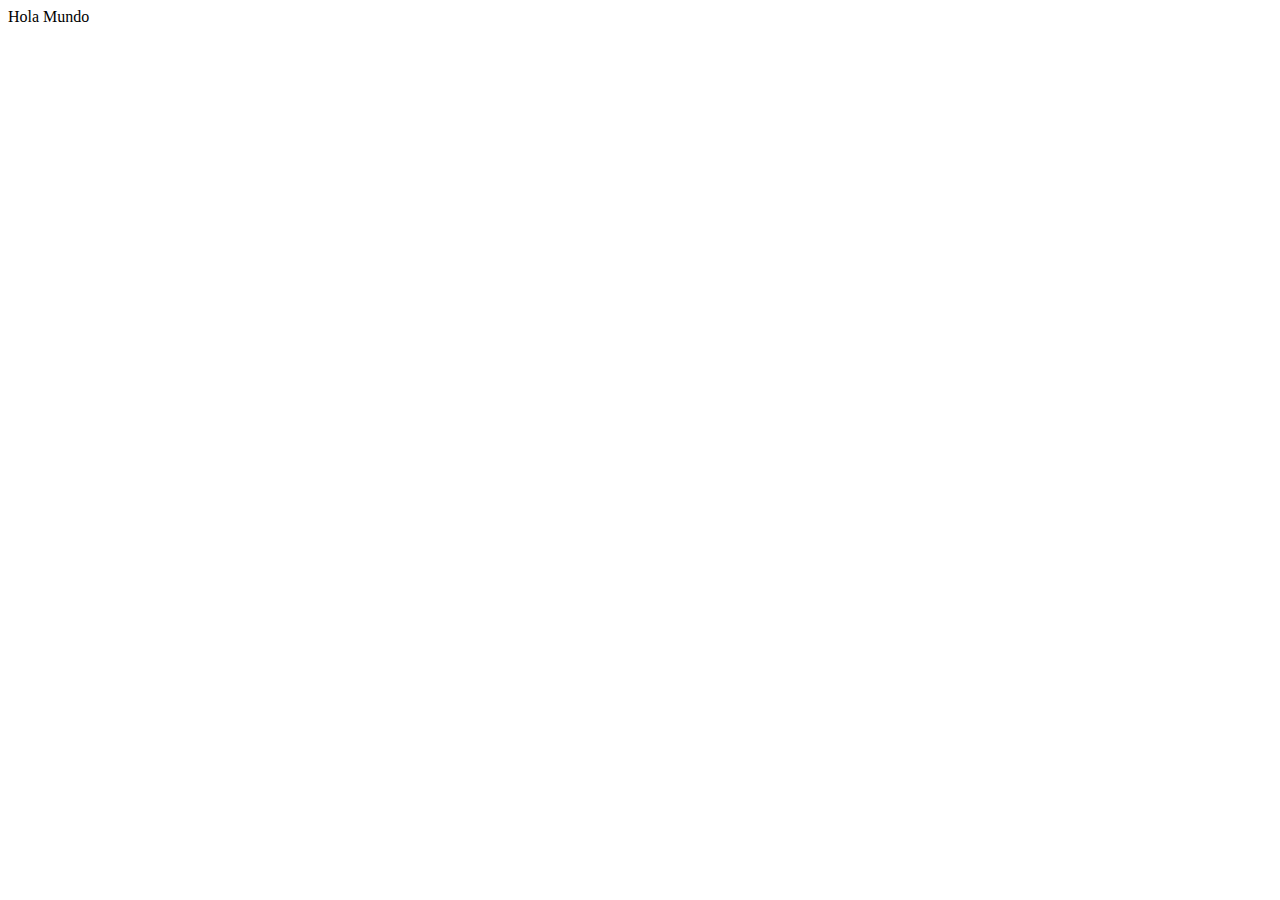
==== index.html @ 5b448852 "Mensaje del commit" ====
<!DOCTYPE html>
<html lang="en">
<head>
    <meta charset="UTF-8">
    <meta name="viewport" content="width=device-width, initial-scale=1.0">
    <title>Document</title>
</head>
<body>
    Hola Mundo
</body>
</html>
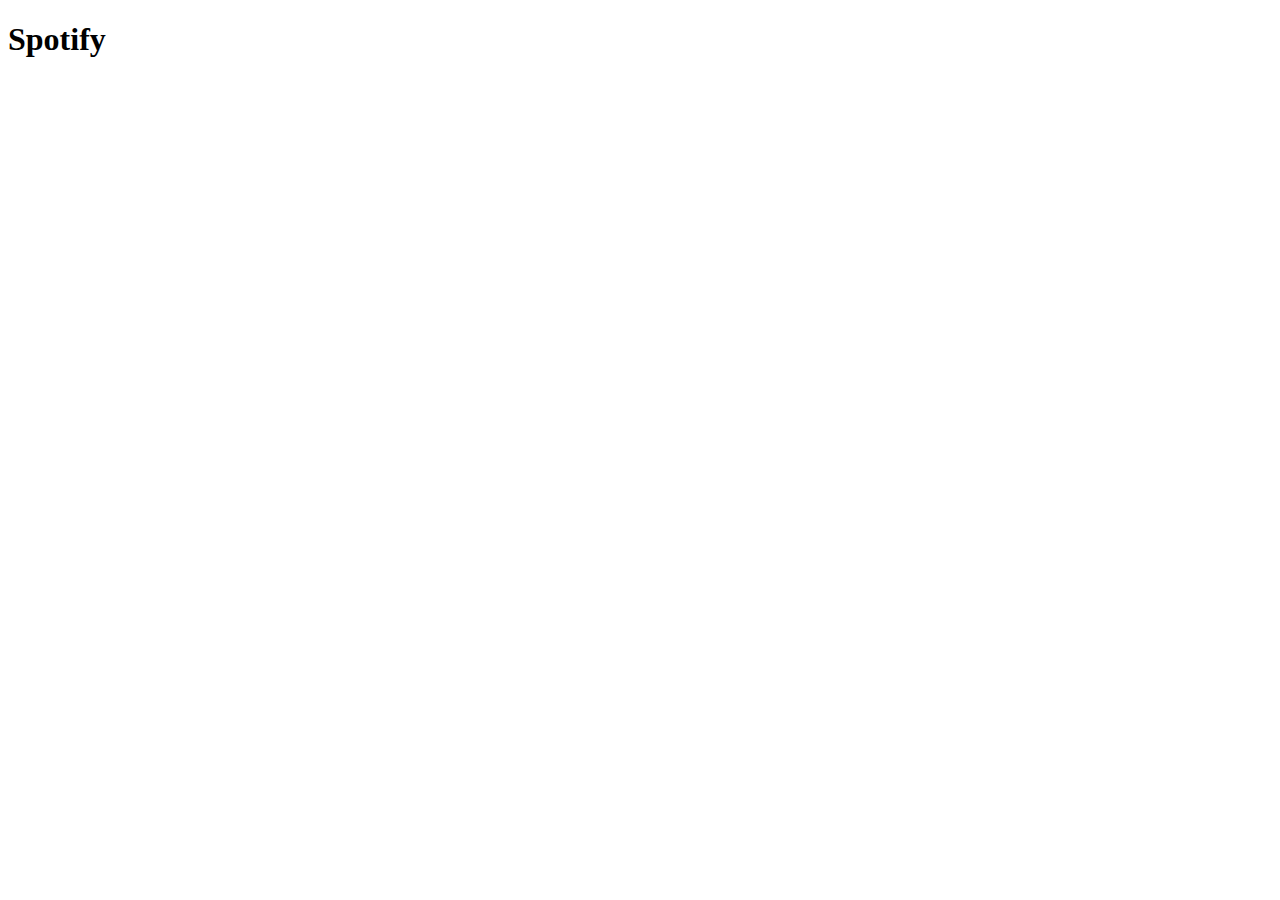
==== commit cf1daf19: "Mensaje del commit" ====
--- a/index.html
+++ b/index.html
@@ -4,8 +4,14 @@
     <meta charset="UTF-8">
     <meta name="viewport" content="width=device-width, initial-scale=1.0">
     <title>Document</title>
+    <link rel="stylesheet" href="./styles/style.css">
+    <link rel="stylesheet" href="./styles/reset.css">
+    <link rel="stylesheet" href="./styles/desktop.css">
+    <link rel="stylesheet" href="./styles/tablet.css">
 </head>
 <body>
-    Hola Mundo
+    <header>
+        <h1>Spotify</h1>
+    </header>
 </body>
 </html>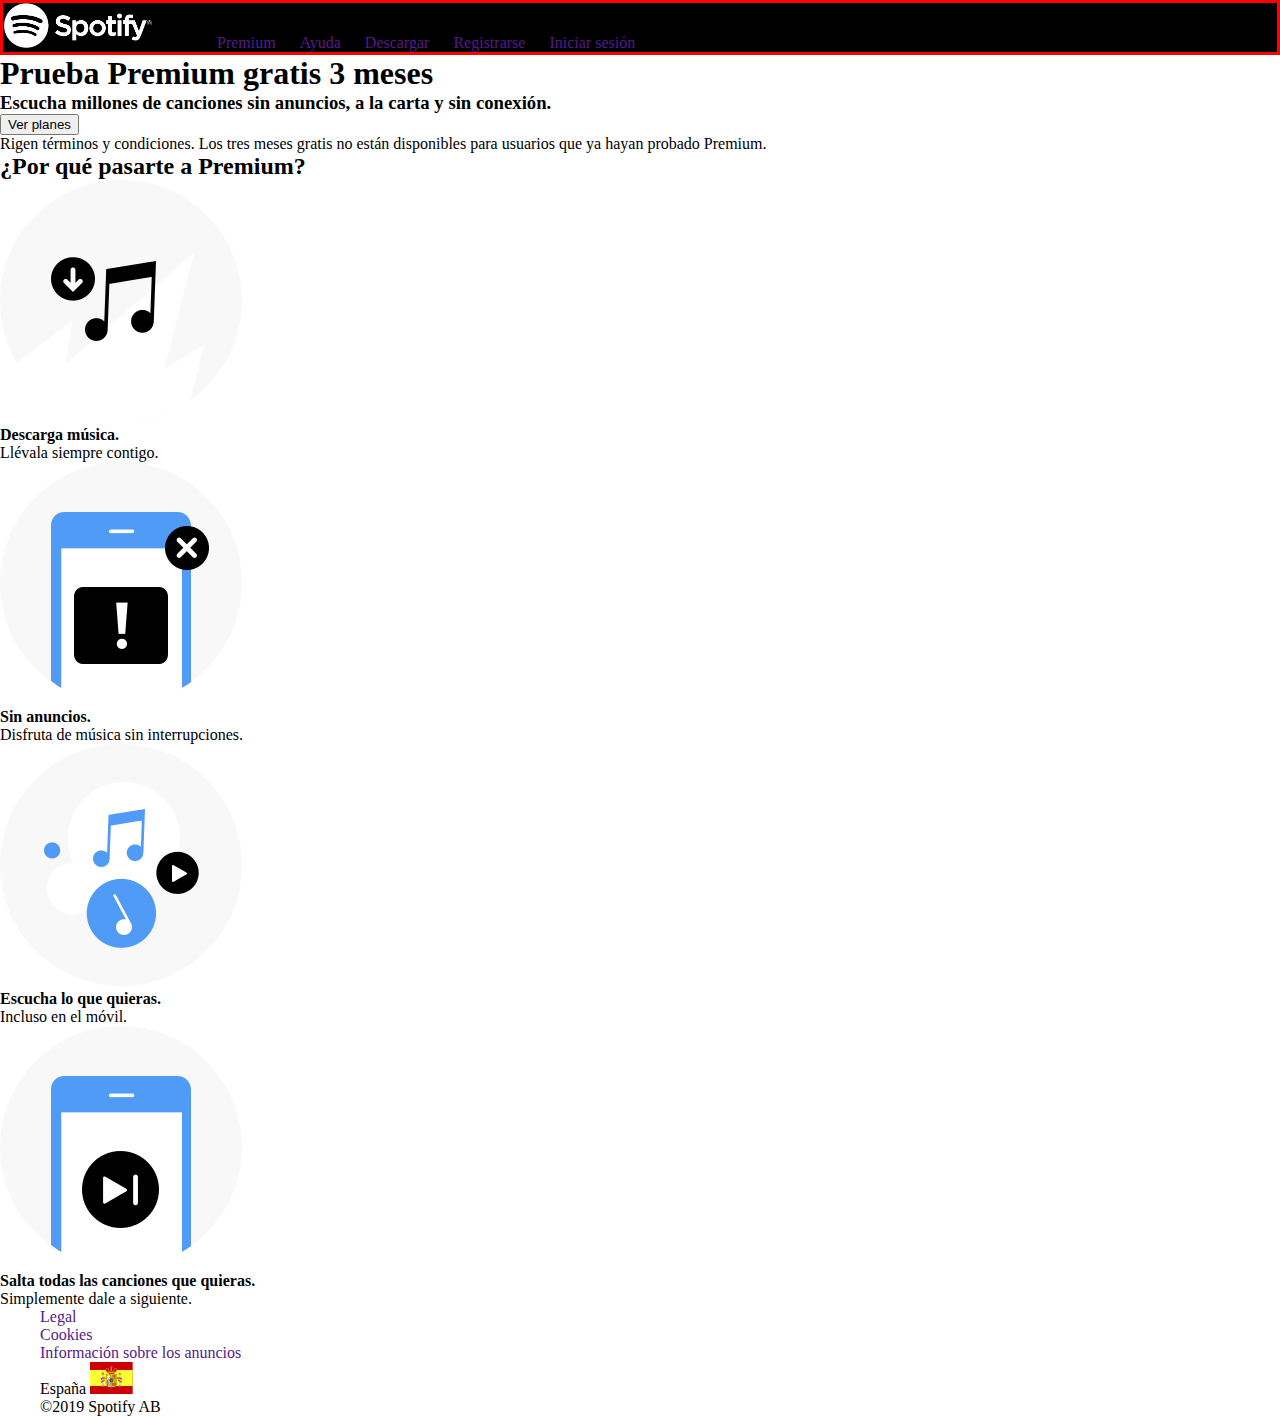
==== commit f33df711: "Cambios clase 2" ====
--- a/index.html
+++ b/index.html
@@ -1,17 +1,76 @@
 <!DOCTYPE html>
 <html lang="en">
-<head>
-    <meta charset="UTF-8">
-    <meta name="viewport" content="width=device-width, initial-scale=1.0">
+  <head>
+    <meta charset="UTF-8" />
+    <meta name="viewport" content="width=device-width, initial-scale=1.0" />
     <title>Document</title>
-    <link rel="stylesheet" href="./styles/style.css">
-    <link rel="stylesheet" href="./styles/reset.css">
-    <link rel="stylesheet" href="./styles/desktop.css">
-    <link rel="stylesheet" href="./styles/tablet.css">
-</head>
-<body>
-    <header>
-        <h1>Spotify</h1>
+    <link rel="stylesheet" href="./styles/reset.css" />
+    <link rel="stylesheet" href="./styles/desktop.css" />
+    <link rel="stylesheet" href="./styles/style.css" />
+    <link rel="stylesheet" href="./styles/tablet.css" />
+  </head>
+  <body>
+    <header class="header">
+      <img class="logo" src="./images/logo.png" alt="Logo Spotify" />
+      <nav class="nav">
+        <ul>
+          <li class="item"><a href="">Premium</a></li>
+          <li class="item"><a href="">Ayuda</a></li>
+          <li class="item"><a href="">Descargar</a></li>
+          <li class="item"><a href="">Registrarse</a></li>
+          <li class="item"><a href="">Iniciar sesión</a></li>
+        </ul>
+      </nav>
     </header>
-</body>
-</html>+    <main class="main">
+      <section class="hero">
+        <h1>Prueba Premium gratis 3 meses</h1>
+        <h3>
+          Escucha millones de canciones sin anuncios, a la carta y sin conexión.
+        </h3>
+        <button>Ver planes</button>
+        <p>
+          Rigen términos y condiciones. Los tres meses gratis no están
+          disponibles para usuarios que ya hayan probado Premium.
+        </p>
+      </section>
+      <section class="info">
+        <h2>¿Por qué pasarte a Premium?</h2>
+        <article>
+          <img src="./images/benefit-1.png" alt="Descarga" />
+          <h4>Descarga música.</h4>
+          <p>Llévala siempre contigo.</p>
+        </article>
+        <article>
+          <img src="./images/benefit-2.png" alt="Sin anuncios" />
+          <h4>Sin anuncios.</h4>
+          <p>Disfruta de música sin interrupciones.</p>
+        </article>
+        <article>
+          <img src="./images/benefit-3.png" alt="Escucha lo que quieras" />
+          <h4>Escucha lo que quieras.</h4>
+          <p>Incluso en el móvil.</p>
+        </article>
+        <article>
+          <img src="./images/benefit-4.png" alt="Salta todas las canciones" />
+          <h4>Salta todas las canciones que quieras.</h4>
+          <p>Simplemente dale a siguiente.</p>
+        </article>
+      </section>
+    </main>
+    <footer class="footer">
+      <ul>
+        <li><a href="">Legal</a></li>
+        <li><a href="">Cookies</a></li>
+        <li><a href="">Información sobre los anuncios</a></li>
+      </ul>
+      <ul>
+        <li>
+          <span>España</span>
+          <img src="./images/es.svg" alt="Bandera España" />
+        </li>
+        <li>©2019 Spotify AB</li>
+      </ul>
+    </footer>
+  </body>
+</html>
--- a/styles/desktop.css
+++ b/styles/desktop.css
@@ -0,0 +1,18 @@
+.header {
+  border: solid 3px red;
+  background: black;
+}
+
+.logo {
+  width: 150px;
+}
+
+.nav {
+  display: inline-block;
+}
+
+.item {
+  display: inline;
+  margin-left: 20px;
+  text-align: right;
+}
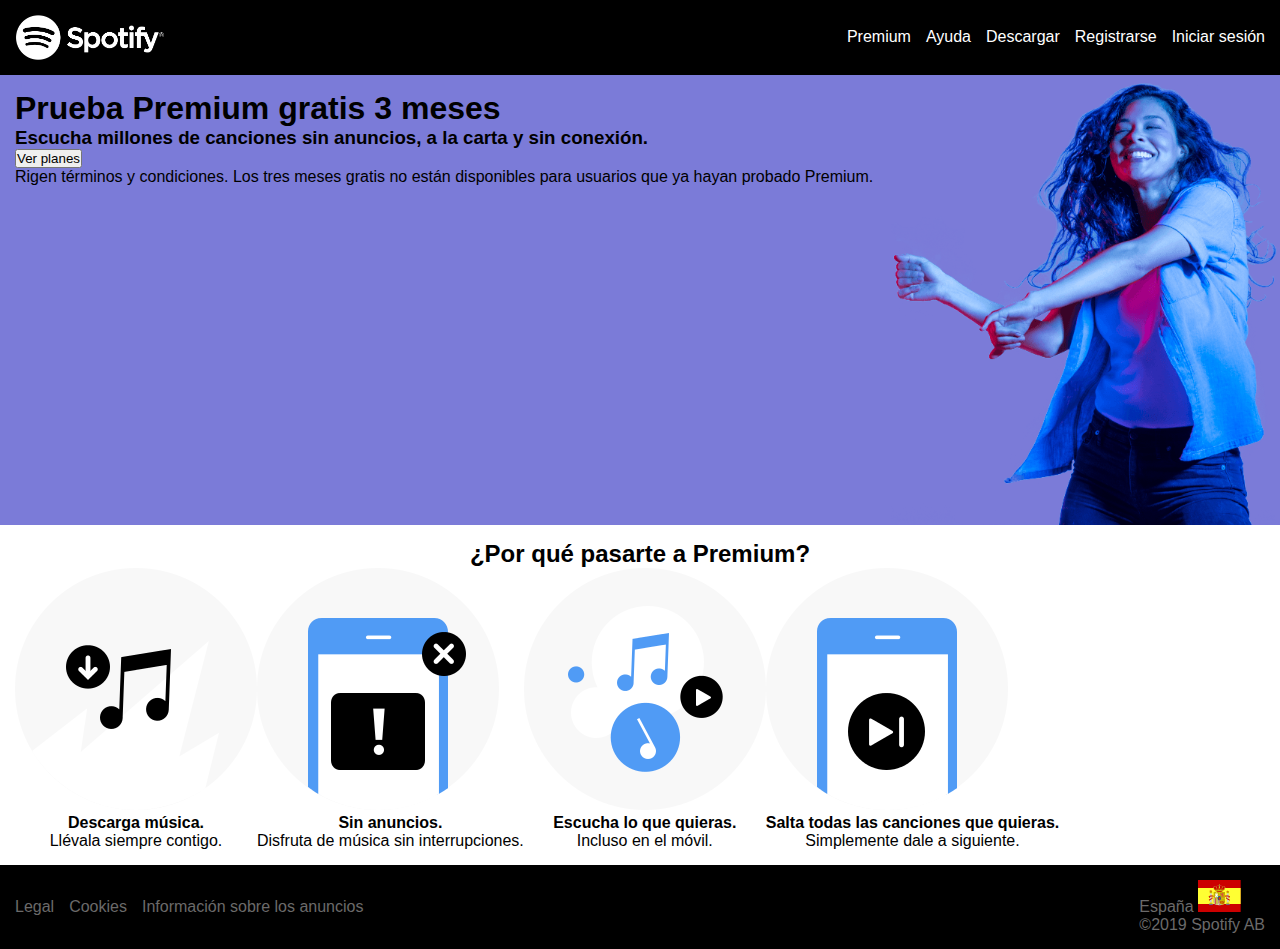
==== commit b413711e: "Cambios clase 3 Flex Box" ====
--- a/index.html
+++ b/index.html
@@ -13,7 +13,7 @@
     <header class="header">
       <img class="logo" src="./images/logo.png" alt="Logo Spotify" />
       <nav class="nav">
-        <ul>
+        <ul class="list">
           <li class="item"><a href="">Premium</a></li>
           <li class="item"><a href="">Ayuda</a></li>
           <li class="item"><a href="">Descargar</a></li>
@@ -36,35 +36,37 @@
       </section>
       <section class="info">
         <h2>¿Por qué pasarte a Premium?</h2>
-        <article>
-          <img src="./images/benefit-1.png" alt="Descarga" />
-          <h4>Descarga música.</h4>
-          <p>Llévala siempre contigo.</p>
-        </article>
-        <article>
-          <img src="./images/benefit-2.png" alt="Sin anuncios" />
-          <h4>Sin anuncios.</h4>
-          <p>Disfruta de música sin interrupciones.</p>
-        </article>
-        <article>
-          <img src="./images/benefit-3.png" alt="Escucha lo que quieras" />
-          <h4>Escucha lo que quieras.</h4>
-          <p>Incluso en el móvil.</p>
-        </article>
-        <article>
-          <img src="./images/benefit-4.png" alt="Salta todas las canciones" />
-          <h4>Salta todas las canciones que quieras.</h4>
-          <p>Simplemente dale a siguiente.</p>
-        </article>
+        <section class="articles">
+          <article class="article">
+            <img src="./images/benefit-1.png" alt="Descarga" />
+            <h4>Descarga música.</h4>
+            <p>Llévala siempre contigo.</p>
+          </article>
+          <article class="article">
+            <img src="./images/benefit-2.png" alt="Sin anuncios" />
+            <h4>Sin anuncios.</h4>
+            <p>Disfruta de música sin interrupciones.</p>
+          </article>
+          <article class="article">
+            <img src="./images/benefit-3.png" alt="Escucha lo que quieras" />
+            <h4>Escucha lo que quieras.</h4>
+            <p>Incluso en el móvil.</p>
+          </article>
+          <article class="article">
+            <img src="./images/benefit-4.png" alt="Salta todas las canciones" />
+            <h4>Salta todas las canciones que quieras.</h4>
+            <p>Simplemente dale a siguiente.</p>
+          </article>
+        </section>
       </section>
     </main>
     <footer class="footer">
-      <ul>
+      <ul class="legal">
         <li><a href="">Legal</a></li>
         <li><a href="">Cookies</a></li>
         <li><a href="">Información sobre los anuncios</a></li>
       </ul>
-      <ul>
+      <ul class="copy">
         <li>
           <span>España</span>
           <img src="./images/es.svg" alt="Bandera España" />
--- a/styles/desktop.css
+++ b/styles/desktop.css
@@ -1,6 +1,16 @@
+:root{
+  --padding-main: 15px;
+  --color-main: black;
+
+}
+
 .header {
-  border: solid 3px red;
-  background: black;
+  background: var(--color-main);
+  display:flex;
+  justify-content: space-between;
+  align-items: center;
+  padding: var(--padding-main);
+
 }
 
 .logo {
@@ -8,11 +18,60 @@
 }
 
 .nav {
-  display: inline-block;
+  
 }
 
 .item {
-  display: inline;
-  margin-left: 20px;
-  text-align: right;
+  
 }
+
+.list{
+  display:flex;
+  gap: 15px;
+  color: white;
+}
+
+.hero{
+  height: 50vh;
+  padding: var(--padding-main);
+  /* Poner color corporativo */
+  background-color: rgba(56, 56, 196, 0.664);
+  background-repeat: no-repeat;
+  background-position: right;
+  background-size: contain;
+  background-image: url(../images/premium_dancer.png);
+}
+
+.info{
+  padding: var(--padding-main)
+}
+
+.info>h2,.article>h4,.article>p{
+  text-align: center;
+}
+.articles{
+  display:flex;
+  
+}
+
+/* .article{
+  display: flex;
+  flex-direction: column;
+  align-items: space-between;
+  align-content: center;;
+} */
+
+.footer{
+  display:flex;
+  justify-content: space-between;
+  padding: var(--padding-main);
+  background-color: black;
+  color: rgb(107, 106, 106);
+
+}
+
+.legal{
+  display:flex;
+  align-items: center;
+  gap: 15px;
+}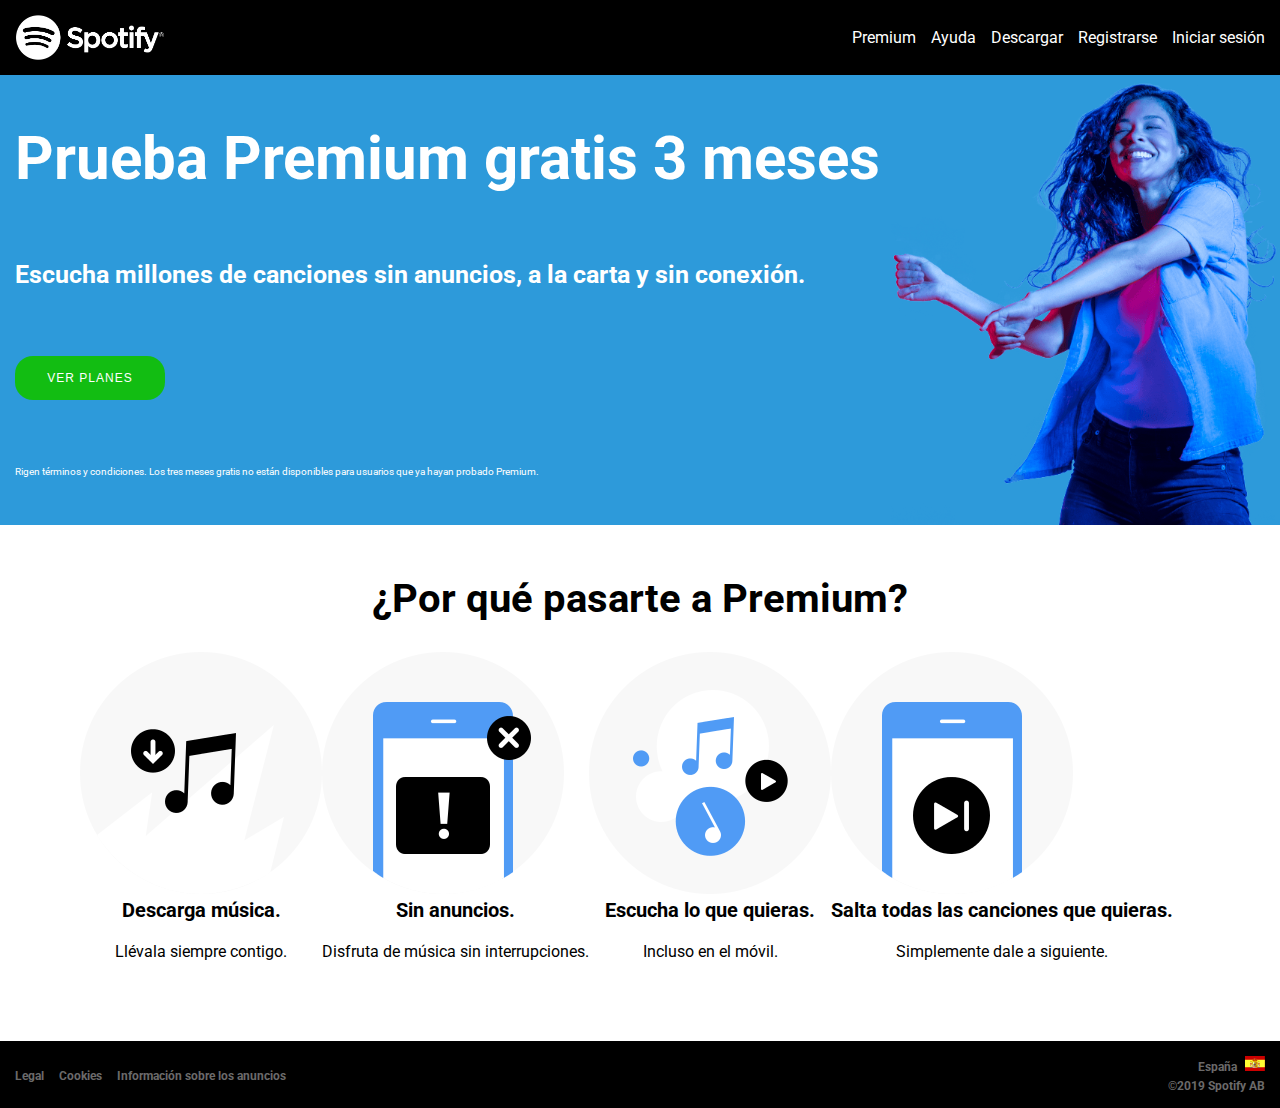
==== commit 6c53864b: "Cambios clase 4" ====
--- a/index.html
+++ b/index.html
@@ -3,13 +3,17 @@
   <head>
     <meta charset="UTF-8" />
     <meta name="viewport" content="width=device-width, initial-scale=1.0" />
-    <title>Document</title>
+    <title>Spotify</title>
     <link rel="stylesheet" href="./styles/reset.css" />
     <link rel="stylesheet" href="./styles/desktop.css" />
     <link rel="stylesheet" href="./styles/style.css" />
     <link rel="stylesheet" href="./styles/tablet.css" />
+    <link
+      href="https://fonts.googleapis.com/css2?family=Inter:ital,opsz,wght@0,14..32,100..900;1,14..32,100..900&family=Roboto+Flex:opsz,wght@8..144,100..1000&family=Roboto:ital,wght@0,100..900;1,100..900&family=Space+Mono&display=swap"
+      rel="stylesheet"
+    />
   </head>
-  <body>
+  <body class="body">
     <header class="header">
       <img class="logo" src="./images/logo.png" alt="Logo Spotify" />
       <nav class="nav">
@@ -24,37 +28,37 @@
     </header>
     <main class="main">
       <section class="hero">
-        <h1>Prueba Premium gratis 3 meses</h1>
-        <h3>
+        <h1 class="title">Prueba Premium gratis 3 meses</h1>
+        <h3 class="subtitle">
           Escucha millones de canciones sin anuncios, a la carta y sin conexión.
         </h3>
-        <button>Ver planes</button>
-        <p>
+        <button class="button">Ver planes</button>
+        <p class="conditions">
           Rigen términos y condiciones. Los tres meses gratis no están
           disponibles para usuarios que ya hayan probado Premium.
         </p>
       </section>
       <section class="info">
-        <h2>¿Por qué pasarte a Premium?</h2>
+        <h2 class="premium">¿Por qué pasarte a Premium?</h2>
         <section class="articles">
           <article class="article">
             <img src="./images/benefit-1.png" alt="Descarga" />
-            <h4>Descarga música.</h4>
+            <h4 class="feature">Descarga música.</h4>
             <p>Llévala siempre contigo.</p>
           </article>
           <article class="article">
             <img src="./images/benefit-2.png" alt="Sin anuncios" />
-            <h4>Sin anuncios.</h4>
+            <h4 class="feature">Sin anuncios.</h4>
             <p>Disfruta de música sin interrupciones.</p>
           </article>
           <article class="article">
             <img src="./images/benefit-3.png" alt="Escucha lo que quieras" />
-            <h4>Escucha lo que quieras.</h4>
+            <h4 class="feature">Escucha lo que quieras.</h4>
             <p>Incluso en el móvil.</p>
           </article>
           <article class="article">
             <img src="./images/benefit-4.png" alt="Salta todas las canciones" />
-            <h4>Salta todas las canciones que quieras.</h4>
+            <h4 class="feature">Salta todas las canciones que quieras.</h4>
             <p>Simplemente dale a siguiente.</p>
           </article>
         </section>
@@ -68,8 +72,8 @@
       </ul>
       <ul class="copy">
         <li>
-          <span>España</span>
-          <img src="./images/es.svg" alt="Bandera España" />
+          <span class="country">España</span>
+          <img class="flag" src="./images/es.svg" alt="Bandera España" />
         </li>
         <li>©2019 Spotify AB</li>
       </ul>
--- a/styles/desktop.css
+++ b/styles/desktop.css
@@ -1,77 +1,128 @@
-:root{
+:root {
   --padding-main: 15px;
   --color-main: black;
+  --color-secondary: white;
+}
 
+.body {
+  font-family: "Roboto";
 }
 
 .header {
   background: var(--color-main);
-  display:flex;
+  display: flex;
   justify-content: space-between;
   align-items: center;
   padding: var(--padding-main);
-
+  position: sticky;
+  top: 0;
 }
 
 .logo {
   width: 150px;
 }
 
-.nav {
-  
-}
-
-.item {
-  
-}
-
-.list{
-  display:flex;
+.list {
+  display: flex;
   gap: 15px;
   color: white;
 }
 
-.hero{
+.hero {
   height: 50vh;
   padding: var(--padding-main);
   /* Poner color corporativo */
-  background-color: rgba(56, 56, 196, 0.664);
+  background-color: rgba(21, 143, 214, 0.897);
   background-repeat: no-repeat;
   background-position: right;
   background-size: contain;
   background-image: url(../images/premium_dancer.png);
+  display: flex;
+  flex-direction: column;
+  justify-content: space-around;
 }
 
-.info{
-  padding: var(--padding-main)
+.title {
+  color: var(--color-secondary);
+  font-size: 60px;
+  max-width: 75%;
 }
 
-.info>h2,.article>h4,.article>p{
+.subtitle {
+  color: var(--color-secondary);
+  font-size: 25px;
+}
+
+.button {
+  width: 150px;
+  font-size: 12px;
+  letter-spacing: 1px;
+  color: var(--color-secondary);
+  background-color: rgb(18, 189, 18);
+  border: 0;
+  border-radius: 18px;
+  padding: 15px;
+  text-transform: uppercase;
+}
+
+.conditions {
+  color: var(--color-secondary);
+  font-size: 10px;
+}
+
+.info {
+  padding: 50px;
+}
+
+.premium {
+  font-size: 40px;
+}
+
+.info > .premium,
+.article > .feature,
+.article > p {
   text-align: center;
 }
-.articles{
-  display:flex;
-  
+.articles {
+  display: flex;
+  padding: 30px;
 }
 
-/* .article{
+.feature {
+  margin-bottom: 20px;
+  font-size: 20px;
+}
+
+.footer {
   display: flex;
-  flex-direction: column;
-  align-items: space-between;
-  align-content: center;;
-} */
-
-.footer{
-  display:flex;
   justify-content: space-between;
   padding: var(--padding-main);
   background-color: black;
   color: rgb(107, 106, 106);
-
 }
 
-.legal{
-  display:flex;
-  align-items: center;
+.legal {
+  display: flex;
+  align-items: flex-end;
   gap: 15px;
-}+  font-size: 12px;
+  margin-bottom: 10px;
+  font-weight: bold;
+}
+
+.flag {
+  height: 15px;
+}
+
+.country {
+  margin-right: 5px;
+}
+
+.copy {
+  display: flex;
+  flex-direction: column;
+  align-items: flex-end;
+  font-size: 12px;
+  font-weight: bold;
+  gap: 5px;
+}
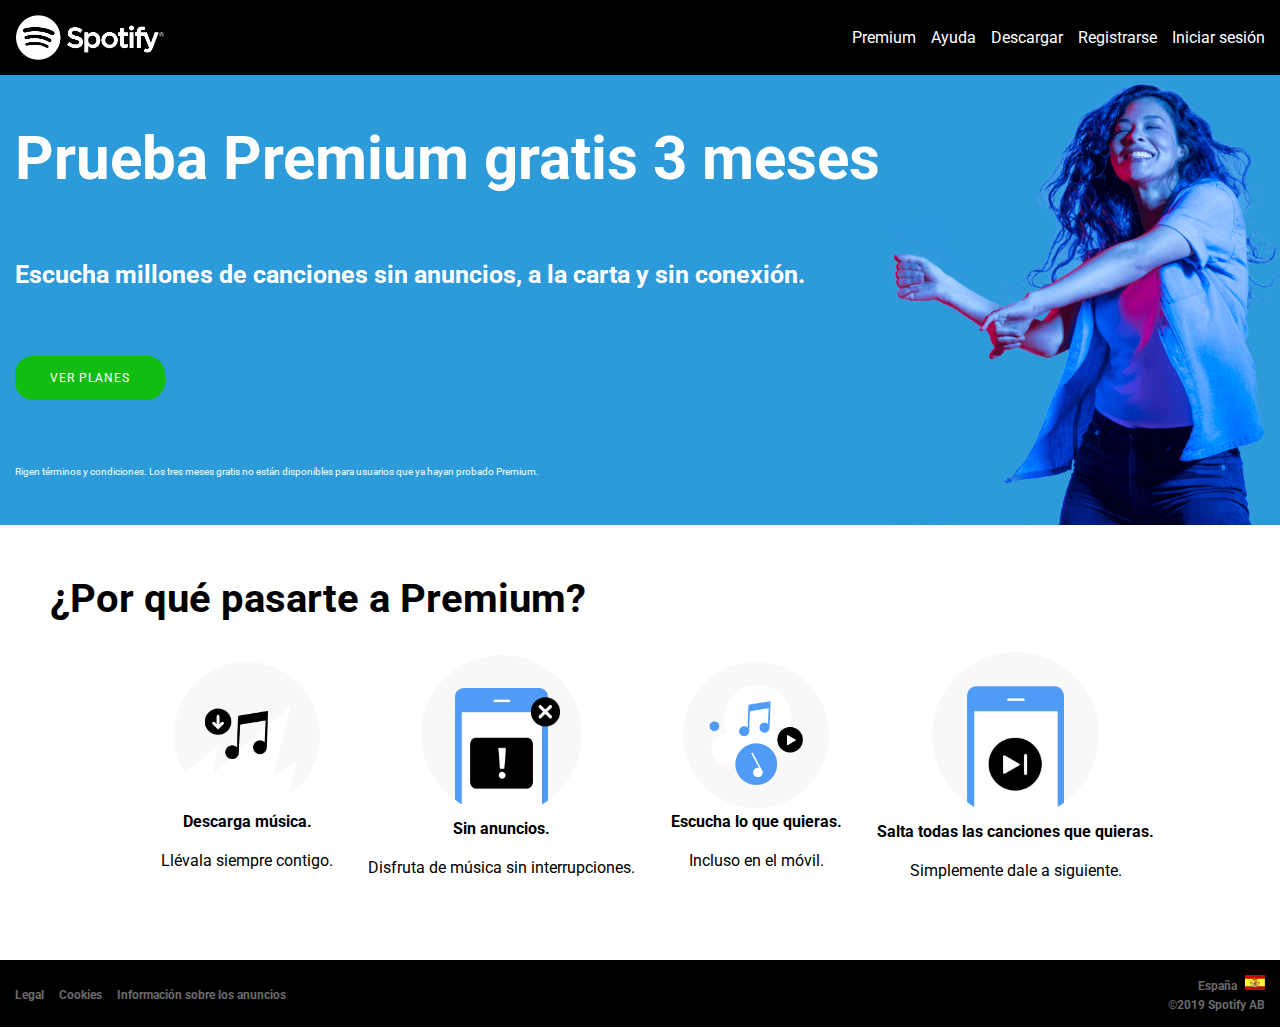
==== commit 2217c8e2: "Cambios clase responsive" ====
--- a/index.html
+++ b/index.html
@@ -6,8 +6,8 @@
     <title>Spotify</title>
     <link rel="stylesheet" href="./styles/reset.css" />
     <link rel="stylesheet" href="./styles/desktop.css" />
-    <link rel="stylesheet" href="./styles/style.css" />
     <link rel="stylesheet" href="./styles/tablet.css" />
+    <link rel="stylesheet" href="./styles/mobile.css" />
     <link
       href="https://fonts.googleapis.com/css2?family=Inter:ital,opsz,wght@0,14..32,100..900;1,14..32,100..900&family=Roboto+Flex:opsz,wght@8..144,100..1000&family=Roboto:ital,wght@0,100..900;1,100..900&family=Space+Mono&display=swap"
       rel="stylesheet"
@@ -32,7 +32,7 @@
         <h3 class="subtitle">
           Escucha millones de canciones sin anuncios, a la carta y sin conexión.
         </h3>
-        <button class="button">Ver planes</button>
+        <a class="button">Ver planes</a>
         <p class="conditions">
           Rigen términos y condiciones. Los tres meses gratis no están
           disponibles para usuarios que ya hayan probado Premium.
@@ -42,24 +42,44 @@
         <h2 class="premium">¿Por qué pasarte a Premium?</h2>
         <section class="articles">
           <article class="article">
-            <img src="./images/benefit-1.png" alt="Descarga" />
-            <h4 class="feature">Descarga música.</h4>
-            <p>Llévala siempre contigo.</p>
+            <div class="container-image">
+              <img src="./images/benefit-1.png" alt="Descarga" />
+            </div>
+            <div class="container-feature">
+              <h4 class="feature">Descarga música.</h4>
+              <p>Llévala siempre contigo.</p>
+            </div>
           </article>
           <article class="article">
-            <img src="./images/benefit-2.png" alt="Sin anuncios" />
-            <h4 class="feature">Sin anuncios.</h4>
-            <p>Disfruta de música sin interrupciones.</p>
+            <div class="container-image">
+              <img src="./images/benefit-2.png" alt="Sin anuncios" />
+            </div>
+            
+            <div class="container-feature">
+              <h4 class="feature">Sin anuncios.</h4>
+              <p>Disfruta de música sin interrupciones.</p>
+            </div>
           </article>
           <article class="article">
-            <img src="./images/benefit-3.png" alt="Escucha lo que quieras" />
-            <h4 class="feature">Escucha lo que quieras.</h4>
-            <p>Incluso en el móvil.</p>
+            <div class="container-image">
+              <img src="./images/benefit-3.png" alt="Escucha lo que quieras" />
+            </div>
+            
+            <div class="container-feature">
+              <h4 class="feature">Escucha lo que quieras.</h4>
+              <p>Incluso en el móvil.</p>
+            </div>
           </article>
           <article class="article">
-            <img src="./images/benefit-4.png" alt="Salta todas las canciones" />
-            <h4 class="feature">Salta todas las canciones que quieras.</h4>
-            <p>Simplemente dale a siguiente.</p>
+            <div class="container-image">
+              <img src="./images/benefit-4.png" alt="Salta todas las canciones" />
+            </div>
+           
+            <div class="container-feature">
+              <h4 class="feature">Salta todas las canciones que quieras.</h4>
+              <p>Simplemente dale a siguiente.</p>
+            </div>
+            
           </article>
         </section>
       </section>
--- a/styles/desktop.css
+++ b/styles/desktop.css
@@ -56,6 +56,7 @@
 .button {
   width: 150px;
   font-size: 12px;
+  text-align: center;
   letter-spacing: 1px;
   color: var(--color-secondary);
   background-color: rgb(18, 189, 18);
@@ -78,19 +79,30 @@
   font-size: 40px;
 }
 
-.info > .premium,
-.article > .feature,
-.article > p {
+.article{
+
   text-align: center;
 }
+
 .articles {
   display: flex;
   padding: 30px;
+  justify-content: center;
+  align-items: center;
 }
 
 .feature {
   margin-bottom: 20px;
-  font-size: 20px;
+  font-size: 16px;
+}
+
+.container-image{
+  width: 60%;
+  margin: 0 auto;
+}
+
+.container-image img{
+  width: 100%;
 }
 
 .footer {
--- a/styles/tablet.css
+++ b/styles/tablet.css
@@ -0,0 +1,17 @@
+@media (max-width: 1024px){
+    .articles{
+        flex-wrap: wrap;
+
+    }
+
+        .article{
+            display: flex;
+            max-width: 50%;
+
+
+        }
+    .container-feature{
+        background-color: aqua;
+        
+    }
+}